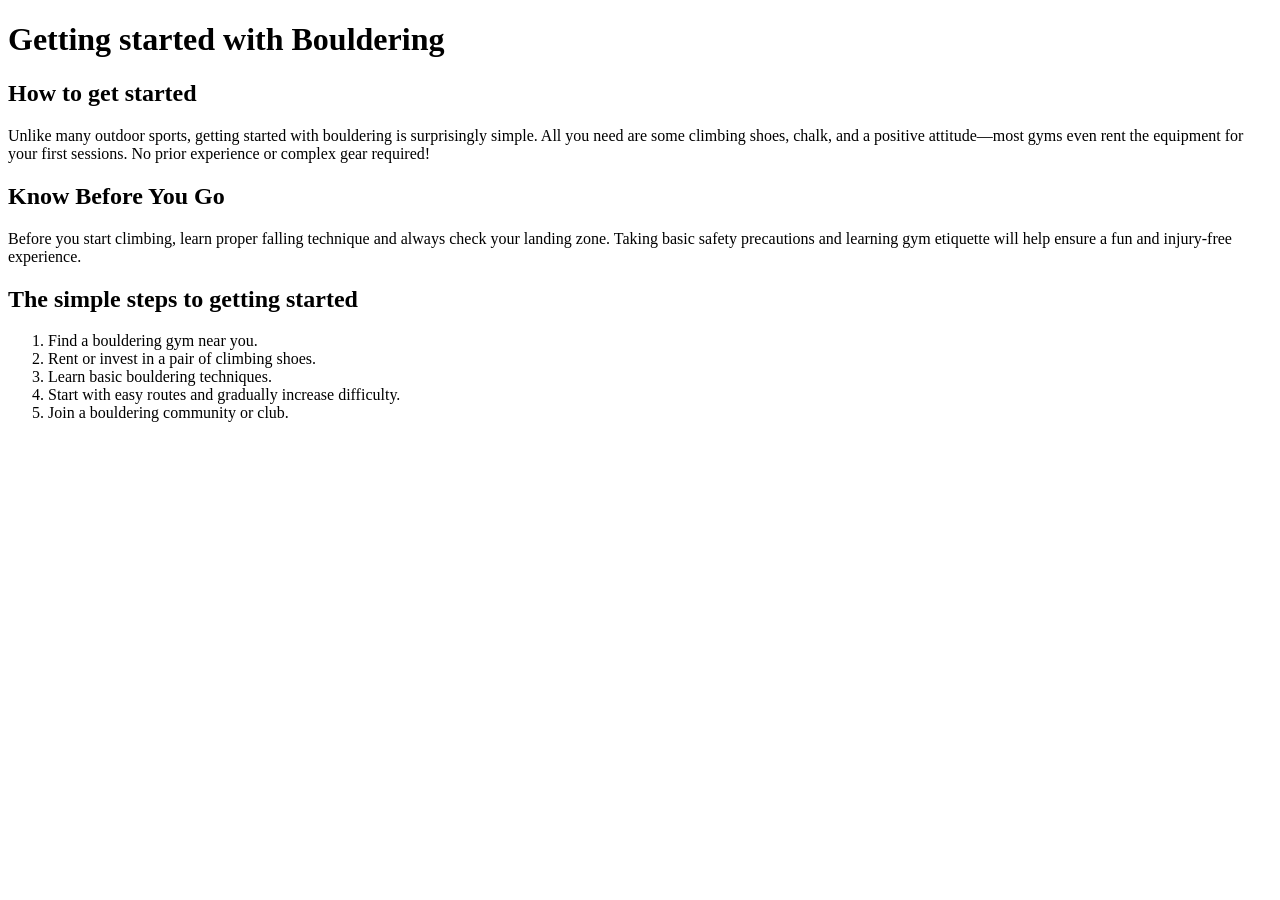
==== start/getting-started.html @ 58be2caa "Fix the initial structure  for the exercise" ====
<!DOCTYPE html>
<html lang="en">
<head>
  <meta charset="UTF-8">
  <meta name="viewport" content="width=device-width, initial-scale=1.0">
  <title>Document</title>
</head>
<body>
  <header></header>
  <main>
    <h1>Getting started with Bouldering</h1>

    <section>
      <h2>How to get started</h2>
      <p>Unlike many outdoor sports, getting started with bouldering is surprisingly simple. All you need are some climbing shoes, chalk, and a positive attitude—most gyms even rent the equipment for your first sessions. No prior experience or complex gear required!</p>
    </section>

    <section>
      <h2>Know Before You Go</h2>
      <p>Before you start climbing, learn proper falling technique and always check your landing zone. Taking basic safety precautions and learning gym etiquette will help ensure a fun and injury-free experience.</p>

      <h2>The simple steps to getting started</h2>
      <ol>
        <li>Find a bouldering gym near you.</li>
        <li>Rent or invest in a pair of climbing shoes.</li>
        <li>Learn basic bouldering techniques.</li>
        <li>Start with easy routes and gradually increase difficulty.</li>
        <li>Join a bouldering community or club.</li>
      </ol>
    </section>
  </main>
  <footer></footer>
</body>
</html>
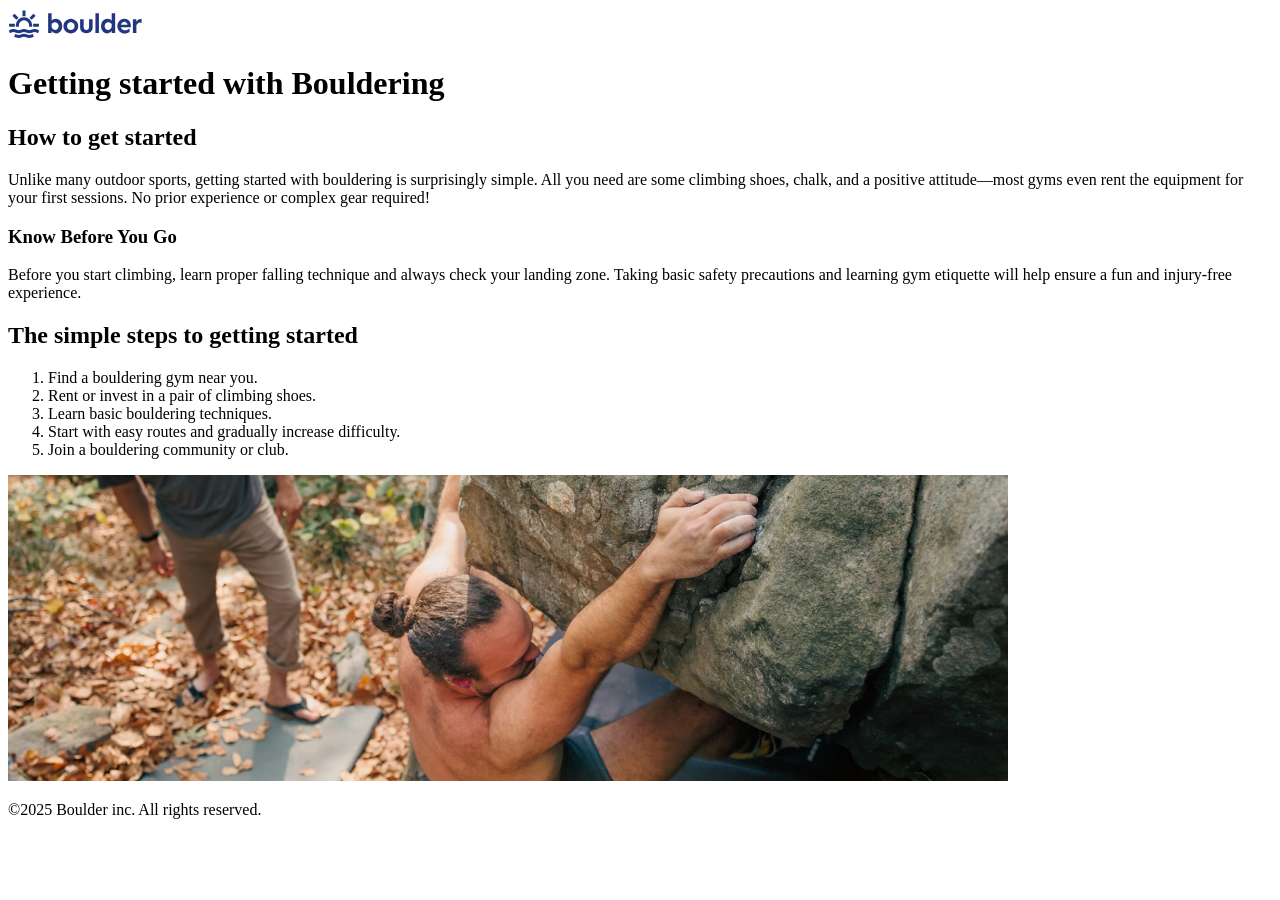
==== commit 34d89976: "Add getting-started.html" ====
--- a/start/getting-started.html
+++ b/start/getting-started.html
@@ -3,20 +3,23 @@
 <head>
   <meta charset="UTF-8">
   <meta name="viewport" content="width=device-width, initial-scale=1.0">
-  <title>Document</title>
+  <link rel="stylesheet" href="../styles.css">
+  <title>Getting started with Bouldering</title>
 </head>
 <body>
-  <header></header>
+  <header>
+    <img src="../images/logo.svg" alt="logo">
+  </header>
   <main>
     <h1>Getting started with Bouldering</h1>
 
     <section>
       <h2>How to get started</h2>
+
       <p>Unlike many outdoor sports, getting started with bouldering is surprisingly simple. All you need are some climbing shoes, chalk, and a positive attitude—most gyms even rent the equipment for your first sessions. No prior experience or complex gear required!</p>
-    </section>
 
-    <section>
-      <h2>Know Before You Go</h2>
+
+      <h3>Know Before You Go</h3>
       <p>Before you start climbing, learn proper falling technique and always check your landing zone. Taking basic safety precautions and learning gym etiquette will help ensure a fun and injury-free experience.</p>
 
       <h2>The simple steps to getting started</h2>
@@ -27,8 +30,13 @@
         <li>Start with easy routes and gradually increase difficulty.</li>
         <li>Join a bouldering community or club.</li>
       </ol>
+
+      <img src="../images/getting-started-outdoors.jpg" alt="A man bouldering on a large boulder in the woods with a spotter standing nearby.">
     </section>
+
   </main>
-  <footer></footer>
+  <footer>
+    <p>©2025 Boulder inc. All rights reserved.</p>
+  </footer>
 </body>
 </html>
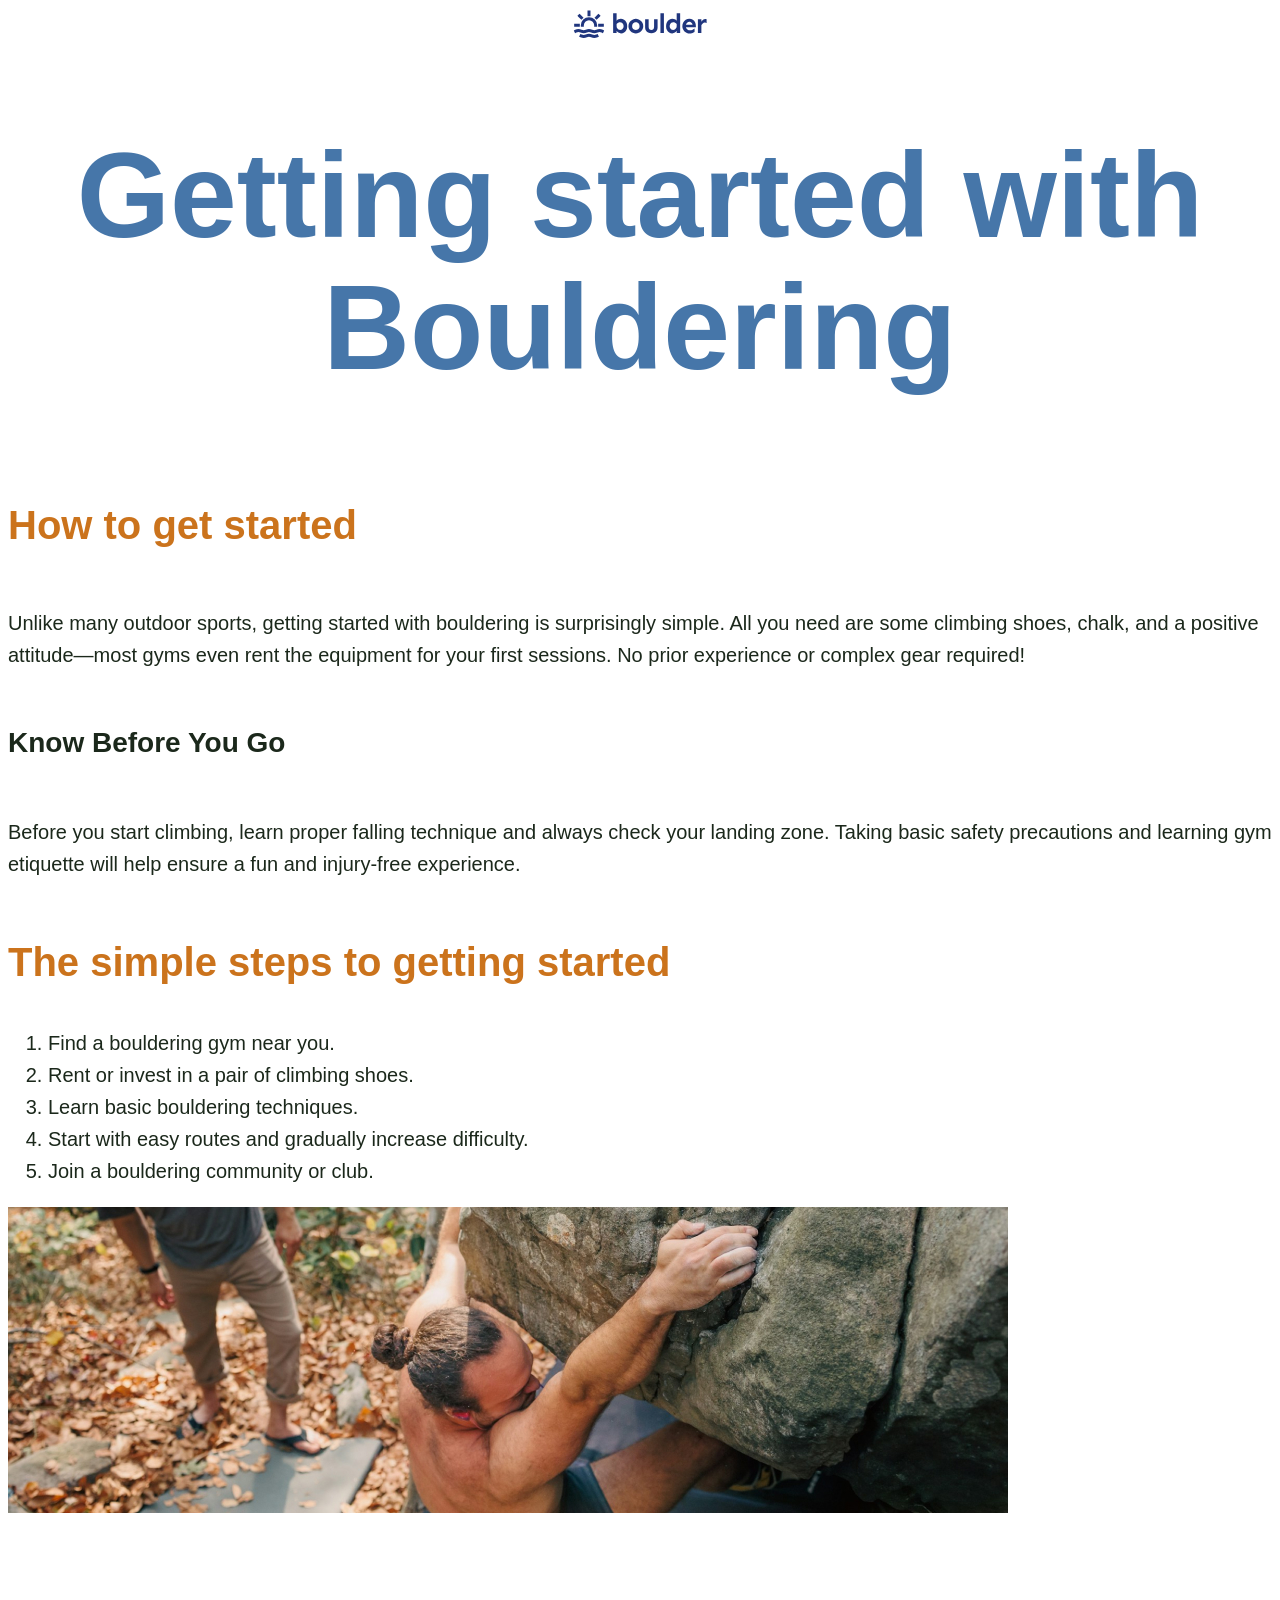
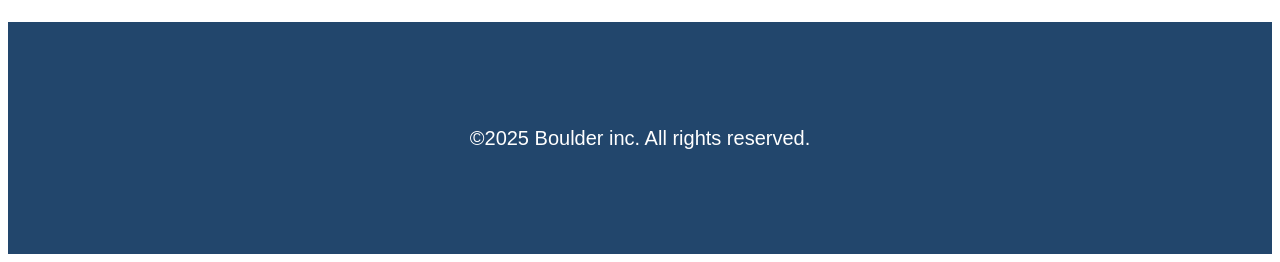
==== commit 4cdde28d: "Add styles.css" ====
--- a/start/getting-started.html
+++ b/start/getting-started.html
@@ -3,7 +3,7 @@
 <head>
   <meta charset="UTF-8">
   <meta name="viewport" content="width=device-width, initial-scale=1.0">
-  <link rel="stylesheet" href="../styles.css">
+  <link rel="stylesheet" href="../css/styles.css">
   <title>Getting started with Bouldering</title>
 </head>
 <body>
--- a/css/styles.css
+++ b/css/styles.css
@@ -0,0 +1,40 @@
+body {
+  font-family: sans-serif;
+  font-size: 1.25rem;
+  color: #1b281b;
+  line-height: 1.6;
+}
+header {
+  text-align: center;
+}
+
+h1 {
+  color: #4676a9;
+  font-size: 7.5rem;
+  text-align: center;
+  line-height: 1.1;
+}
+
+h2 {
+  color: #cb731c;
+  font-size: 2.5rem;
+}
+
+h3 {
+  font-size: 1.75rem;
+}
+
+p {
+  margin-block: 50px;
+}
+
+section {
+  margin-block: 100px;
+}
+
+footer {
+  padding: 50px;
+  text-align: center;
+  background-color: #22466c;
+  color: #ffffff;
+}
